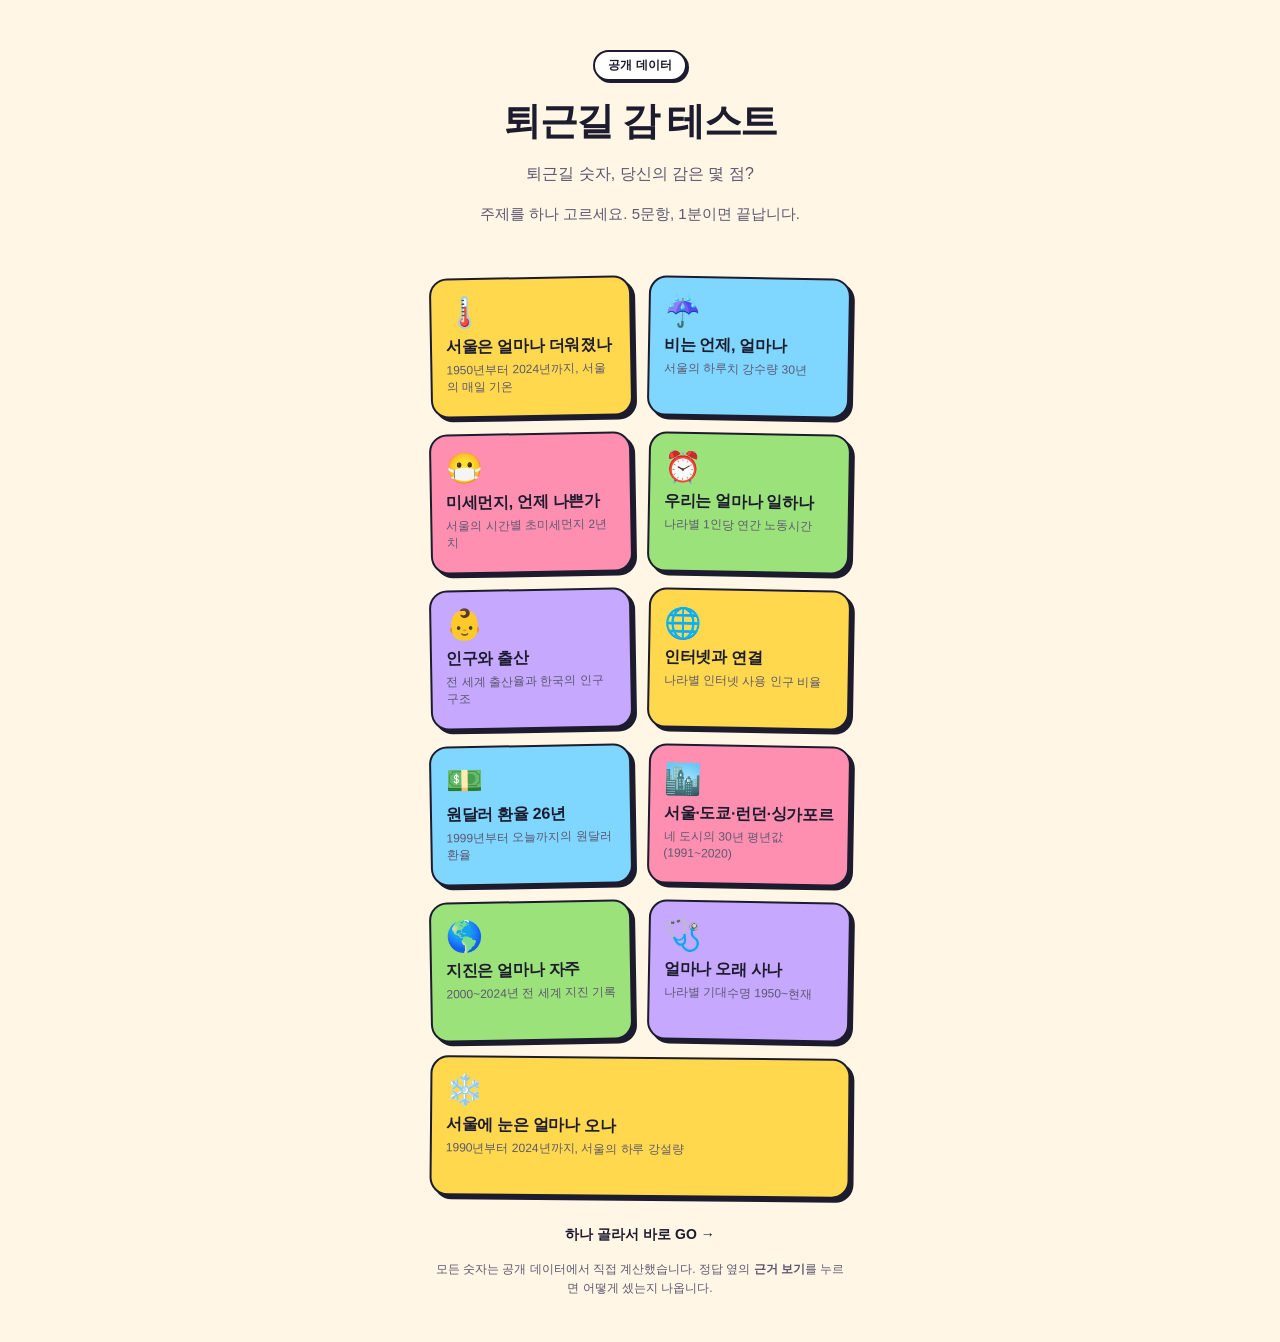
==== index.html @ d140d3e2 "Initial commit Co-authored-by: Copilot <223556219+Copilot@users.noreply.github.com>" ====
<!doctype html>
<html lang="ko">
<head>
<meta charset="utf-8">
<meta name="viewport" content="width=device-width, initial-scale=1, viewport-fit=cover">
<title>퇴근길 감 테스트 — 퇴근길 숫자, 당신의 감은 몇 점?</title>
<meta name="description" content="공개 데이터로 만든 추측 게임. 10개 주제, 주제당 5문항.">
<link rel="stylesheet" href="style.css">
</head>
<body>

<main id="app">

  <!-- 주제 고르기 ──────────────────────────────── -->
  <section id="view-home" class="view">
    <p id="shared-banner" class="banner" hidden></p>
    <div class="hero">
      <div class="badge-day">공개 데이터</div>
      <h1 id="title">퇴근길 감 테스트</h1>
      <p id="subtitle" class="muted"></p>
      <p class="lead">주제를 하나 고르세요. 5문항, 1분이면 끝납니다.</p>
    </div>
    <p id="progress-note" class="fineprint" style="text-align:left"></p>
    <div id="topic-grid" class="grid"></div>
    <p class="go">하나 골라서 바로 GO →</p>
    <p class="fineprint">모든 숫자는 공개 데이터에서 직접 계산했습니다.
      정답 옆의 <b>근거 보기</b>를 누르면 어떻게 셌는지 나옵니다.</p>
  </section>

  <!-- 문항 ───────────────────────────────────── -->
  <section id="view-quiz" class="view" hidden>
    <button id="btn-back" class="linkish">← 주제 고르기</button>
    <p id="topic-name" class="muted small"></p>
    <div class="progress"><div id="progress-bar"></div></div>
    <p id="q-count" class="muted small"></p>
    <h2 id="q-text"></h2>

    <div id="q-choice" class="choices" hidden></div>

    <div id="q-slider" hidden>
      <output id="slider-out" class="slider-out"></output>
      <input type="range" id="slider" aria-label="추측 값">
      <div class="slider-ends"><span id="slider-min"></span><span id="slider-max"></span></div>
    </div>

    <button id="btn-next" class="primary" disabled>다음</button>
  </section>

  <!-- 결과 ───────────────────────────────────── -->
  <section id="view-result" class="view" hidden>
    <p id="result-topic" class="muted small"></p>
    <div class="score-card">
      <div id="grade-emoji" class="grade-emoji"></div>
      <div id="score" class="score"></div>
      <div id="grade" class="grade"></div>
    </div>

    <div id="ai-comment" class="ai" hidden></div>

    <div id="cards"></div>

    <div id="caveat" class="caveat" hidden></div>
    <p id="source" class="fineprint"></p>

    <div class="actions">
      <button id="btn-share" class="primary">친구에게 보내기</button>
      <button id="btn-more" class="ghost">다른 주제 풀기</button>
    </div>
  </section>

</main>

<script src="app.js"></script>
</body>
</html>
---- style.css ----
/* 감 테스트 — 폰 세로 화면 기준.
   큰 화면에서는 가운데 한 칸으로만 넓어집니다. */

/* 색은 시안.png 에서 뽑았다. 크림 바탕 + 보랏빛 검정 + 파스텔 다섯 색 */
:root {
  --bg: #fff6e5;
  --card: #fff;
  --line: #1d1b2e;      /* 테두리 */
  --track: #efe2c8;     /* 진행 막대 · 슬라이더 · 그래프의 빈 칸 */
  --ink: #1d1b2e;
  --muted: #5d5870;
  --yellow: #ffd84d;
  --sky: #7fd6ff;
  --pink: #ff8fb1;
  --lime: #9be27a;
  --lav: #c6a8ff;
  /* 글씨로 쓰는 맞음 · 틀림 · 주의는 크림 위에서 읽히게 진하게 */
  --ok: #1a8f4c;
  --warn: #b26a00;
  --miss: #d6336c;
  --radius: 16px;
}

* { box-sizing: border-box; -webkit-tap-highlight-color: transparent; }

/* hidden 속성이 display 규칙에 지지 않게 한다.
   .choices { display: grid } 같은 규칙이 있으면 el.hidden = true 가 무시된다. */
[hidden] { display: none !important; }

html, body {
  margin: 0;
  background: var(--bg);
  color: var(--ink);
  font-family: -apple-system, BlinkMacSystemFont, "Apple SD Gothic Neo",
               Pretendard, "Malgun Gothic", sans-serif;
  font-size: 16px;
  line-height: 1.6;
  min-height: 100dvh;
}

#app {
  max-width: 460px;
  margin: 0 auto;
  padding: 24px 20px calc(32px + env(safe-area-inset-bottom));
}

.view { animation: in .25s ease; }
@keyframes in { from { opacity: 0; transform: translateY(6px) } to { opacity: 1 } }

h1 {
  font-size: clamp(30px, 9vw, 38px); font-weight: 900; line-height: 1.2;
  margin: 18px 0 6px; letter-spacing: -1.5px;
}
h2 { font-size: 21px; line-height: 1.4; margin: 6px 0 22px; letter-spacing: -.3px; }
.muted { color: var(--muted); }
.small { font-size: 13px; }
.lead { font-size: 15px; color: var(--muted); margin-top: 14px; }
.fineprint { font-size: 12px; color: var(--muted); text-align: center; margin-top: 14px; }

/* 시작 화면 */
.hero { padding: 26px 0 22px; text-align: center; }
.badge-day {
  display: inline-block; font-size: 12px; font-weight: 800;
  color: var(--ink); background: var(--card); border: 2px solid var(--line);
  border-radius: 999px; padding: 4px 13px; box-shadow: 2px 2px 0 var(--line);
}
.go { text-align: center; font-size: 14px; font-weight: 800; margin: 26px 0 0; }
.banner {
  background: var(--card); border: 1px solid var(--line); border-radius: var(--radius);
  padding: 13px 15px; font-size: 14px; margin: 0 0 8px;
}
.banner b { color: var(--ink); background: var(--yellow); padding: 0 3px; }

/* 버튼 */
button {
  font: inherit; font-weight: 700; border: 0; border-radius: 14px;
  width: 100%; padding: 17px; cursor: pointer;
}
.primary { background: var(--yellow); color: var(--ink); border: 2px solid var(--line); }
.primary:disabled {
  background: var(--track); color: var(--muted); border-color: var(--track); cursor: default;
}
.ghost { background: transparent; color: var(--muted); border: 1px solid var(--line); }
.actions { display: grid; gap: 10px; margin-top: 26px; }

/* 진행 */
.progress { height: 6px; background: var(--track); border-radius: 99px; overflow: hidden; }
#progress-bar {
  height: 100%; width: 0; background: var(--lav);
  transition: width .3s ease;
}
#q-count { margin: 12px 0 0; }

/* 택1 */
.choices { display: grid; gap: 10px; margin-bottom: 26px; }
.choice {
  background: var(--card); border: 1px solid var(--line); color: var(--ink);
  border-radius: 14px; padding: 16px; text-align: left; font-weight: 600;
  transition: transform .06s ease, border-color .15s ease;
}
.choice:active { transform: scale(.985); }
.choice[aria-pressed="true"] { border-color: var(--line); background: var(--lav); }

/* 슬라이더 */
.slider-out {
  display: block; text-align: center; font-size: 40px; font-weight: 800;
  letter-spacing: -1px; margin: 10px 0 18px;
  font-variant-numeric: tabular-nums;
}
input[type=range] {
  width: 100%; -webkit-appearance: none; appearance: none;
  background: transparent; margin: 0;
}
input[type=range]::-webkit-slider-runnable-track {
  height: 8px; border-radius: 99px; background: var(--track);
}
input[type=range]::-webkit-slider-thumb {
  -webkit-appearance: none; width: 34px; height: 34px; margin-top: -13px;
  border-radius: 50%; background: var(--yellow); border: 3px solid var(--line);
}
input[type=range]::-moz-range-track { height: 8px; border-radius: 99px; background: var(--track); }
input[type=range]::-moz-range-thumb {
  width: 28px; height: 28px; border-radius: 50%; background: var(--yellow);
  border: 3px solid var(--line);
}
.slider-ends {
  display: flex; justify-content: space-between;
  color: var(--muted); font-size: 12px; margin: 8px 0 28px;
}

/* 결과 — 점수 */
.score-card {
  background: var(--yellow); border: 2px solid var(--line);
  border-radius: 22px; padding: 28px 20px; text-align: center; margin-bottom: 16px;
}
.grade-emoji { font-size: 44px; line-height: 1; }
.score {
  font-size: 54px; font-weight: 800; letter-spacing: -2px; margin-top: 6px;
  font-variant-numeric: tabular-nums;
}
.score span { font-size: 22px; color: var(--muted); font-weight: 700; }
.grade { font-size: 19px; font-weight: 800; color: var(--ink); }

/* 결과 — 촌평 */
.ai {
  background: var(--lav);
  border: 1px solid var(--line); border-radius: var(--radius);
  padding: 16px 17px; font-size: 14.5px; margin-bottom: 16px;
}
.ai .tag { font-size: 11px; color: var(--muted); letter-spacing: 1px; }
.ai .nick { color: var(--ink); font-weight: 800; }

/* 결과 — 문항 카드 */
.card {
  background: var(--card); border: 1px solid var(--line);
  border-radius: var(--radius); padding: 18px 17px; margin-bottom: 12px;
}
.card h3 { font-size: 15px; margin: 0 0 4px; line-height: 1.45; }
.react { font-size: 13px; color: var(--muted); margin: 0 0 14px; }
.react.hit { color: var(--ok); }
.react.miss { color: var(--miss); }

.rows { display: grid; gap: 7px; margin-bottom: 12px; }
.row { display: grid; grid-template-columns: 52px 1fr 72px; align-items: center; gap: 8px; }
.row .k { font-size: 12px; color: var(--muted); }
.row .v {
  font-size: 13px; font-weight: 700; text-align: right;
  font-variant-numeric: tabular-nums;
}
.bar { height: 9px; background: var(--track); border-radius: 99px; overflow: hidden; }
.bar > i {
  display: block; height: 100%; width: 0; border-radius: 99px;
  transition: width .85s cubic-bezier(.22,1,.36,1);
}
.bar.mine > i  { background: var(--sky); }
.bar.real > i  { background: var(--lime); }

/* 택1 결과 */
.pills { display: flex; flex-wrap: wrap; gap: 6px; margin-bottom: 12px; }
.pill {
  font-size: 12.5px; padding: 6px 11px; border-radius: 99px;
  border: 1px solid var(--track); color: var(--muted);
}
.pill.real { border-color: var(--line); background: var(--lime); color: var(--ink); font-weight: 700; }
.pill.mine { border-color: var(--line); background: var(--pink); color: var(--ink); }
.pill.both { border-color: var(--line); background: var(--lime); color: var(--ink); font-weight: 700; }

/* 슬라이더 결과 — 손잡이가 정답으로 움직입니다 */
.track { position: relative; height: 34px; margin: 2px 0 12px; }
.track .line {
  position: absolute; top: 15px; left: 0; right: 0; height: 4px;
  background: var(--track); border-radius: 99px;
}
.track .ghost, .track .live {
  position: absolute; top: 8px; width: 18px; height: 18px; border-radius: 50%;
  transform: translateX(-9px);
}
.track .ghost { background: var(--sky); border: 2px solid var(--line); }
.track .live {
  background: var(--lime); border: 2px solid var(--line);
  transition: left 1s cubic-bezier(.22,1,.36,1);
}

/* 근거 · 해설 */
.why { font-size: 13.5px; color: var(--ink); opacity: .92; margin: 0 0 10px; }
details { border-top: 1px solid var(--track); padding-top: 10px; }
summary {
  font-size: 12.5px; color: var(--muted); cursor: pointer; list-style: none;
}
summary::-webkit-details-marker { display: none; }
summary::after { content: " ▾"; }
details[open] summary::after { content: " ▴"; }
.basis { font-size: 12.5px; color: var(--muted); margin: 9px 0 0; line-height: 1.7; }

@media (prefers-reduced-motion: reduce) {
  * { transition: none !important; animation: none !important; }
}

/* ── 주제 고르기 ──────────────────────────────── */
.grid { display: grid; grid-template-columns: repeat(2, 1fr); gap: 14px; margin: 6px 0 0; }
/* 카드 색은 다섯 가지를 차례로 돌린다. 기울기는 왼쪽 칸 -1도, 오른쪽 칸 +1도 */
.tcard {
  --tilt: -1deg;
  background: var(--yellow); border: 2.5px solid var(--line); color: var(--ink);
  border-radius: 18px; padding: 16px 14px; text-align: left;
  display: flex; flex-direction: column; gap: 4px; min-height: 140px;
  position: relative; transform: rotate(var(--tilt));
  box-shadow: 4px 4px 0 var(--line);
  transition: transform .08s ease, box-shadow .08s ease;
}
.tcard:nth-child(even) { --tilt: 1deg; }
.tcard:nth-child(5n+2) { background: var(--sky); }
.tcard:nth-child(5n+3) { background: var(--pink); }
.tcard:nth-child(5n+4) { background: var(--lime); }
.tcard:nth-child(5n+5) { background: var(--lav); }
/* 주제 수가 홀수면 마지막 카드는 한 줄을 다 쓴다 */
.tcard:last-child:nth-child(odd) { grid-column: 1 / -1; --tilt: .5deg; }
.tcard:active {
  transform: translate(3px, 3px) rotate(var(--tilt));
  box-shadow: 1px 1px 0 var(--line);
}
.temoji { font-size: 30px; line-height: 1.1; margin-bottom: 4px; }
.ttitle { font-size: 16px; font-weight: 900; line-height: 1.3; letter-spacing: -.3px; }
.tblurb { font-size: 12px; color: var(--muted); line-height: 1.45; font-weight: 500; }
.tscore {
  position: absolute; top: 12px; right: 12px; font-size: 11px; font-weight: 800;
  color: var(--ink); background: var(--card); border: 2px solid var(--line);
  border-radius: 999px; padding: 1px 8px;
}

.linkish {
  width: auto; background: none; color: var(--muted); border: 0;
  padding: 0 0 12px; font-size: 13px; font-weight: 500; text-align: left;
}

/* ── 이 데이터의 한계 ─────────────────────────── */
.caveat {
  border: 1.5px dashed var(--warn); border-radius: 14px; background: var(--card);
  padding: 14px 16px; font-size: 12.5px; color: var(--muted);
  line-height: 1.65; margin: 4px 0 10px;
}
.caveat b { color: var(--warn); }
#source a { color: var(--muted); }

@media (min-width: 420px) { .grid { gap: 16px; } }
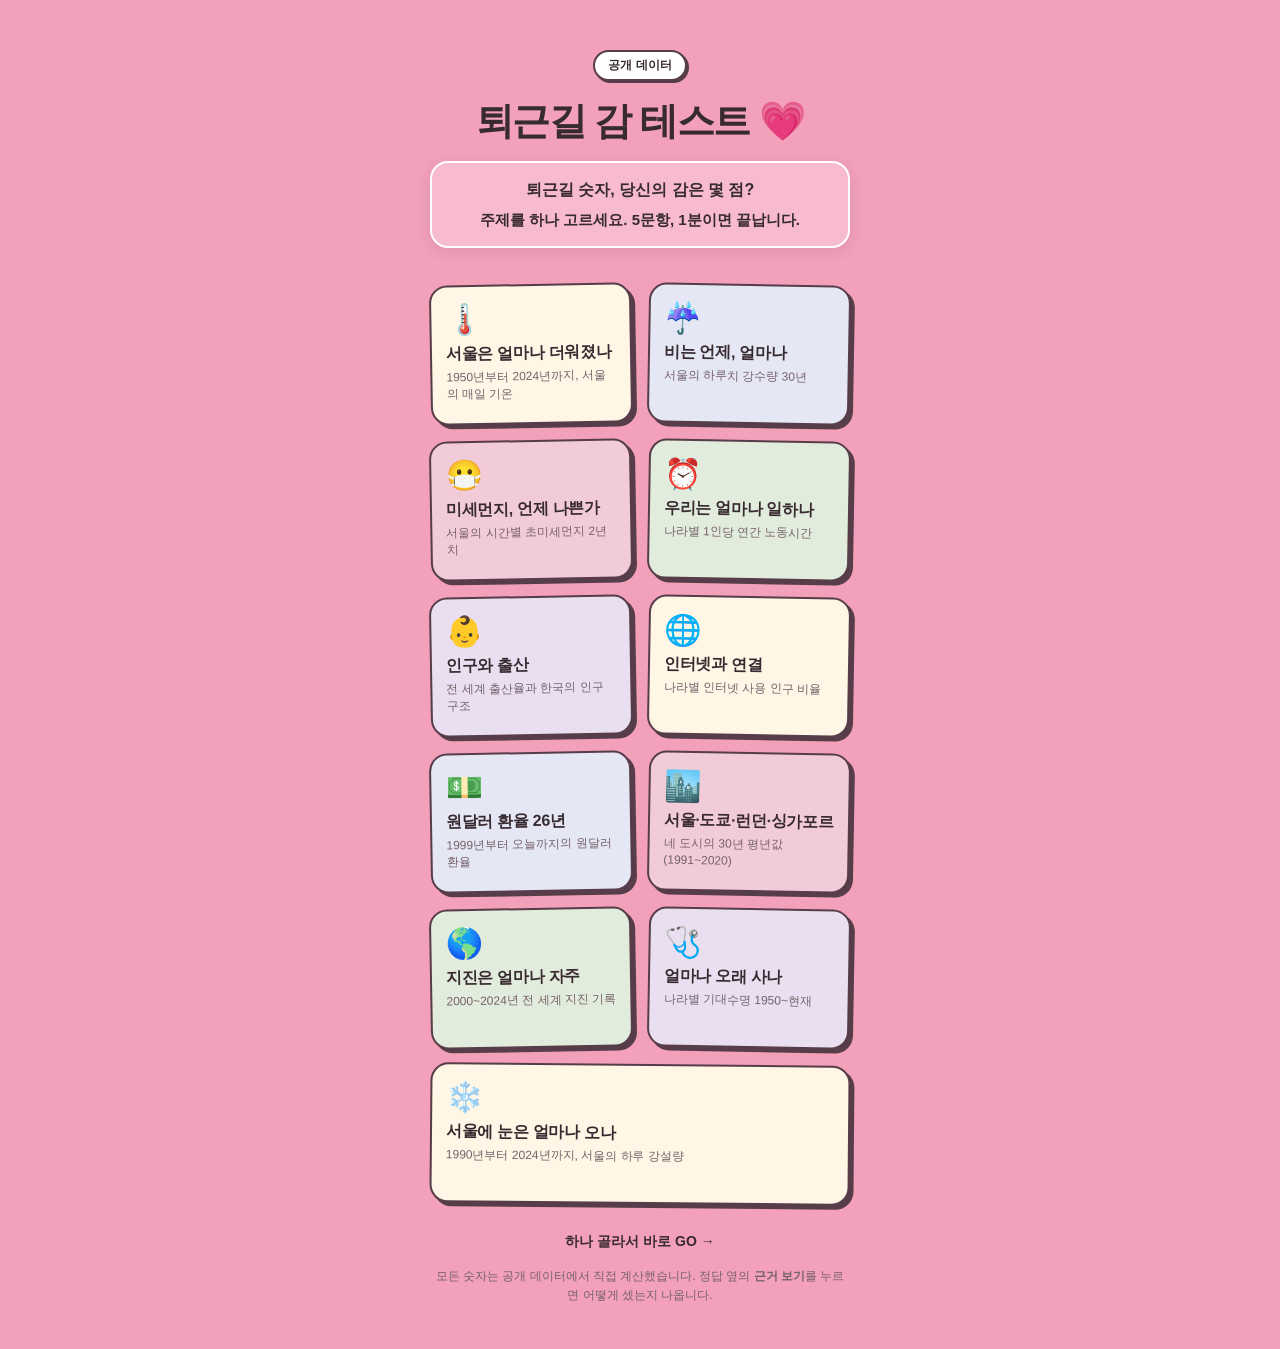
==== commit ee42f0ea: "Update pink theme and homepage callout Co-authored-by: Copilot <223556219+Copilot@users.noreply.gith" ====
--- a/index.html
+++ b/index.html
@@ -17,8 +17,10 @@
     <div class="hero">
       <div class="badge-day">공개 데이터</div>
       <h1 id="title">퇴근길 감 테스트</h1>
-      <p id="subtitle" class="muted"></p>
-      <p class="lead">주제를 하나 고르세요. 5문항, 1분이면 끝납니다.</p>
+      <div class="hero-copy">
+        <p id="subtitle"></p>
+        <p class="lead">주제를 하나 고르세요. 5문항, 1분이면 끝납니다.</p>
+      </div>
     </div>
     <p id="progress-note" class="fineprint" style="text-align:left"></p>
     <div id="topic-grid" class="grid"></div>
--- a/style.css
+++ b/style.css
@@ -1,23 +1,23 @@
 /* 감 테스트 — 폰 세로 화면 기준.
    큰 화면에서는 가운데 한 칸으로만 넓어집니다. */
 
-/* 색은 시안.png 에서 뽑았다. 크림 바탕 + 보랏빛 검정 + 파스텔 다섯 색 */
+/* 연핑크 바탕 + 짙은 자주빛 글씨 + 부드러운 파스텔 */
 :root {
-  --bg: #fff6e5;
+  --bg: #f3a0ba;
   --card: #fff;
-  --line: #1d1b2e;      /* 테두리 */
-  --track: #efe2c8;     /* 진행 막대 · 슬라이더 · 그래프의 빈 칸 */
-  --ink: #1d1b2e;
-  --muted: #5d5870;
-  --yellow: #ffd84d;
-  --sky: #7fd6ff;
-  --pink: #ff8fb1;
-  --lime: #9be27a;
-  --lav: #c6a8ff;
-  /* 글씨로 쓰는 맞음 · 틀림 · 주의는 크림 위에서 읽히게 진하게 */
-  --ok: #1a8f4c;
-  --warn: #b26a00;
-  --miss: #d6336c;
+  --line: #573d49;      /* 테두리 */
+  --track: #f0dce2;     /* 진행 막대 · 슬라이더 · 그래프의 빈 칸 */
+  --ink: #382a31;
+  --muted: #75616a;
+  --yellow: #fff6e5;    /* 상아색 */
+  --sky: #e5e7f5;
+  --pink: #f2cbd8;
+  --lime: #e2ecdc;
+  --lav: #eadff0;
+  /* 글씨로 쓰는 맞음 · 틀림 · 주의는 밝은 배경에서도 읽히게 진하게 */
+  --ok: #28734e;
+  --warn: #875a16;
+  --miss: #a83e63;
   --radius: 16px;
 }
 
@@ -59,6 +59,18 @@
 
 /* 시작 화면 */
 .hero { padding: 26px 0 22px; text-align: center; }
+.hero-copy {
+  margin-top: 16px; padding: 14px 16px;
+  border: 2px solid #fff; border-radius: 18px;
+  background: rgba(255, 255, 255, .28);
+  box-shadow: 0 4px 14px rgba(56, 42, 49, .1);
+}
+.hero-copy #subtitle {
+  margin: 0; color: var(--ink); font-size: 16px; font-weight: 800;
+}
+.hero-copy .lead {
+  margin: 6px 0 0; color: var(--ink); font-weight: 700;
+}
 .badge-day {
   display: inline-block; font-size: 12px; font-weight: 800;
   color: var(--ink); background: var(--card); border: 2px solid var(--line);
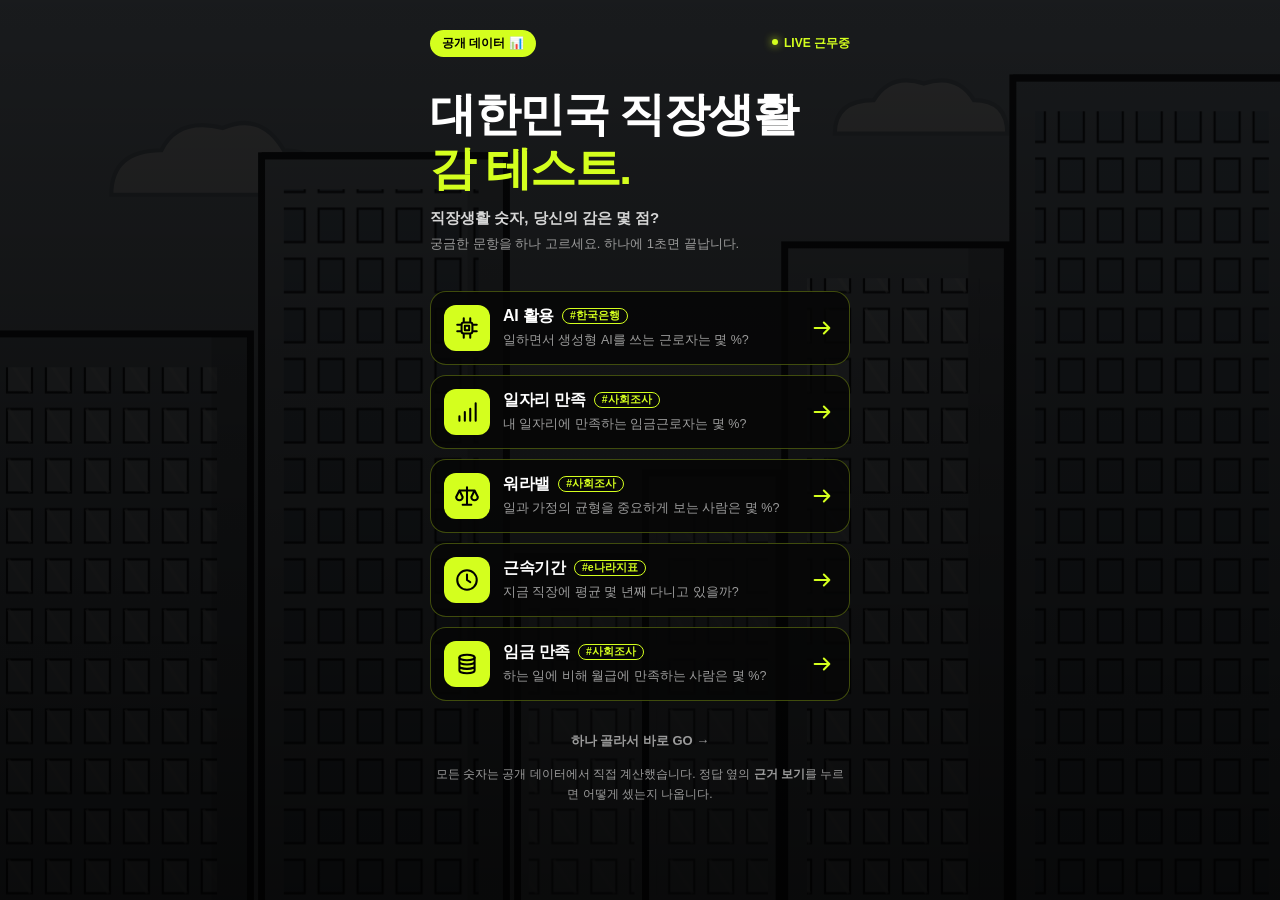
==== commit 20d5ffcd: "첫 화면을 일과 만족 다섯 문항 카드로 바꾸고 형광 연두×블랙 웹툰 배경으로 새로 꾸밈: 내 토요일 주제만 보이고 문항을 하나씩 바로 풀 수 있게 하기 위해 Co-Authored-" ====
--- a/index.html
+++ b/index.html
@@ -3,9 +3,10 @@
 <head>
 <meta charset="utf-8">
 <meta name="viewport" content="width=device-width, initial-scale=1, viewport-fit=cover">
-<title>퇴근길 감 테스트 — 퇴근길 숫자, 당신의 감은 몇 점?</title>
-<meta name="description" content="공개 데이터로 만든 추측 게임. 10개 주제, 주제당 5문항.">
-<link rel="stylesheet" href="style.css">
+<title>대한민국 직장생활 감 테스트 — 직장생활 숫자, 당신의 감은 몇 점?</title>
+<meta name="description" content="공식 통계와 공개 데이터로 만든 직장생활 숫자 맞히기. 5문항.">
+<!-- ?v= 를 바꾸면 브라우저가 기억해 둔 옛 파일 대신 새 파일을 받는다 -->
+<link rel="stylesheet" href="style.css?v=8">
 </head>
 <body>
 
@@ -15,11 +16,14 @@
   <section id="view-home" class="view">
     <p id="shared-banner" class="banner" hidden></p>
     <div class="hero">
-      <div class="badge-day">공개 데이터</div>
-      <h1 id="title">퇴근길 감 테스트</h1>
+      <div class="topbar">
+        <span class="badge-day">공개 데이터 📊</span>
+        <span class="level">LIVE 근무중</span>
+      </div>
+      <h1 id="title">대한민국 직장생활 감 테스트</h1>
       <div class="hero-copy">
         <p id="subtitle"></p>
-        <p class="lead">주제를 하나 고르세요. 5문항, 1분이면 끝납니다.</p>
+        <p class="lead">궁금한 문항을 하나 고르세요. 하나에 1초면 끝납니다.</p>
       </div>
     </div>
     <p id="progress-note" class="fineprint" style="text-align:left"></p>
@@ -31,7 +35,7 @@
 
   <!-- 문항 ───────────────────────────────────── -->
   <section id="view-quiz" class="view" hidden>
-    <button id="btn-back" class="linkish">← 주제 고르기</button>
+    <button id="btn-back" class="linkish">← 문항 고르기</button>
     <p id="topic-name" class="muted small"></p>
     <div class="progress"><div id="progress-bar"></div></div>
     <p id="q-count" class="muted small"></p>
@@ -66,12 +70,12 @@
 
     <div class="actions">
       <button id="btn-share" class="primary">친구에게 보내기</button>
-      <button id="btn-more" class="ghost">다른 주제 풀기</button>
+      <button id="btn-more" class="ghost">다른 문항 풀기</button>
     </div>
   </section>
 
 </main>
 
-<script src="app.js"></script>
+<script src="app.js?v=8"></script>
 </body>
 </html>
--- a/style.css
+++ b/style.css
@@ -1,23 +1,25 @@
 /* 감 테스트 — 폰 세로 화면 기준.
    큰 화면에서는 가운데 한 칸으로만 넓어집니다. */
 
-/* 연핑크 바탕 + 짙은 자주빛 글씨 + 부드러운 파스텔 */
+/* 형광 연두 × 블랙 — 새카만 바탕, 포인트는 전부 형광 연두 하나 */
 :root {
-  --bg: #f3a0ba;
-  --card: #fff;
-  --line: #573d49;      /* 테두리 */
-  --track: #f0dce2;     /* 진행 막대 · 슬라이더 · 그래프의 빈 칸 */
-  --ink: #382a31;
-  --muted: #75616a;
-  --yellow: #fff6e5;    /* 상아색 */
-  --sky: #e5e7f5;
-  --pink: #f2cbd8;
-  --lime: #e2ecdc;
-  --lav: #eadff0;
-  /* 글씨로 쓰는 맞음 · 틀림 · 주의는 밝은 배경에서도 읽히게 진하게 */
-  --ok: #28734e;
-  --warn: #875a16;
-  --miss: #a83e63;
+  --bg: #000;
+  --card: #0b0b0b;
+  --glass: rgba(6, 6, 6, .86);      /* 웹툰 배경이 아주 살짝 비치는 카드 */
+  --glass-line: rgba(212, 255, 30, .28);   /* 연두빛 가는 테두리 */
+  --line: #262626;      /* 테두리 */
+  --track: #2b2b2b;     /* 진행 막대 · 슬라이더 · 그래프의 빈 칸 */
+  --ink: #ffffff;
+  --muted: #9b9b9b;
+  --lime: #d4ff1e;      /* 형광 연두 — 배지 · 제목 둘째 줄 · 아이콘 · 화살표 · 정답 */
+  --lime-ink: #000;     /* 연두 위의 글씨 */
+  --purple: #8a8a8a;    /* 보조색 — 내 추측 (연두와 겹치지 않게 회색) */
+  --purple-soft: #161616;
+  --purple-ink: #e9e9e9;
+  /* 글씨로 쓰는 맞음 · 틀림 · 주의는 어두운 배경에서도 읽히게 밝게 */
+  --ok: #8ee6ad;
+  --warn: #f3b65b;
+  --miss: #ff93ae;
   --radius: 16px;
 }
 
@@ -27,9 +29,10 @@
    .choices { display: grid } 같은 규칙이 있으면 el.hidden = true 가 무시된다. */
 [hidden] { display: none !important; }
 
-html, body {
+html { background: var(--bg); }
+body {
   margin: 0;
-  background: var(--bg);
+  background: transparent;     /* 아래 ::before 그림이 비쳐야 한다 */
   color: var(--ink);
   font-family: -apple-system, BlinkMacSystemFont, "Apple SD Gothic Neo",
                Pretendard, "Malgun Gothic", sans-serif;
@@ -37,6 +40,24 @@
   line-height: 1.6;
   min-height: 100dvh;
 }
+/* 출근길 웹툰 배경(bg-city.svg)을 검정으로 거의 덮어 은은한 무늬로만 남긴다.
+   화면에 붙어 있고 글씨만 위로 흐른다 */
+body::before {
+  content: ""; position: fixed; inset: 0; z-index: -1;
+  background:
+    linear-gradient(180deg, rgba(0, 0, 0, .86) 0, rgba(0, 0, 0, .9) 40%,
+                    rgba(0, 0, 0, .95) 100%),
+    url("bg-city.svg?v=1") center top / cover no-repeat,
+    #c9d1d9;
+}
+/* 문항 · 결과 화면에서는 글씨가 많으니 그림을 거의 가린다 */
+body[data-view="quiz"]::before,
+body[data-view="result"]::before {
+  background:
+    linear-gradient(rgba(0, 0, 0, .93), rgba(0, 0, 0, .96)),
+    url("bg-city.svg?v=1") center top / cover no-repeat,
+    var(--bg);
+}
 
 #app {
   max-width: 460px;
@@ -48,8 +69,8 @@
 @keyframes in { from { opacity: 0; transform: translateY(6px) } to { opacity: 1 } }
 
 h1 {
-  font-size: clamp(30px, 9vw, 38px); font-weight: 900; line-height: 1.2;
-  margin: 18px 0 6px; letter-spacing: -1.5px;
+  font-size: clamp(34px, 10vw, 44px); font-weight: 900; line-height: 1.18;
+  margin: 26px 0 10px; letter-spacing: -1.5px;
 }
 h2 { font-size: 21px; line-height: 1.4; margin: 6px 0 22px; letter-spacing: -.3px; }
 .muted { color: var(--muted); }
@@ -58,39 +79,41 @@
 .fineprint { font-size: 12px; color: var(--muted); text-align: center; margin-top: 14px; }
 
 /* 시작 화면 */
-.hero { padding: 26px 0 22px; text-align: center; }
-.hero-copy {
-  margin-top: 16px; padding: 14px 16px;
-  border: 2px solid #fff; border-radius: 18px;
-  background: rgba(255, 255, 255, .28);
-  box-shadow: 0 4px 14px rgba(56, 42, 49, .1);
-}
-.hero-copy #subtitle {
-  margin: 0; color: var(--ink); font-size: 16px; font-weight: 800;
-}
-.hero-copy .lead {
-  margin: 6px 0 0; color: var(--ink); font-weight: 700;
-}
+.hero { padding: 6px 0 22px; text-align: left; }
+.topbar { display: flex; justify-content: space-between; align-items: center; }
+.level { font-size: 12px; font-weight: 900; color: var(--lime); }
+.level::before {
+  content: ""; display: inline-block; width: 6px; height: 6px; border-radius: 50%;
+  background: var(--lime); margin-right: 6px; vertical-align: 2px;
+  box-shadow: 0 0 8px var(--lime); animation: blink 1.6s ease-in-out infinite;
+}
+@keyframes blink { 50% { opacity: .35 } }
+/* 첫 줄은 흰색, 둘째 줄은 형광 연두 + 끝에 연두 점 (줄 나눔은 app.js) */
+#title { margin-top: 30px; color: #fff; font-size: clamp(36px, 11vw, 46px); }
+#title .hl, #title .dot { color: var(--lime); }
+.hero-copy { margin-top: 6px; }
+.hero-copy #subtitle { margin: 0; color: #d6d6d6; font-size: 15px; font-weight: 700; }
+.hero-copy .lead { margin: 4px 0 0; font-size: 13px; color: var(--muted); }
 .badge-day {
-  display: inline-block; font-size: 12px; font-weight: 800;
-  color: var(--ink); background: var(--card); border: 2px solid var(--line);
-  border-radius: 999px; padding: 4px 13px; box-shadow: 2px 2px 0 var(--line);
-}
-.go { text-align: center; font-size: 14px; font-weight: 800; margin: 26px 0 0; }
+  display: inline-block; font-size: 12px; font-weight: 900;
+  color: var(--lime-ink); background: var(--lime);
+  border-radius: 999px; padding: 4px 12px;
+}
+.go { text-align: center; font-size: 13px; font-weight: 700; color: var(--muted); margin: 30px 0 0; }
 .banner {
   background: var(--card); border: 1px solid var(--line); border-radius: var(--radius);
   padding: 13px 15px; font-size: 14px; margin: 0 0 8px;
 }
-.banner b { color: var(--ink); background: var(--yellow); padding: 0 3px; }
+.banner b { color: var(--lime); }
 
 /* 버튼 */
 button {
   font: inherit; font-weight: 700; border: 0; border-radius: 14px;
-  width: 100%; padding: 17px; cursor: pointer;
-}
-.primary { background: var(--yellow); color: var(--ink); border: 2px solid var(--line); }
+  width: 100%; padding: 17px; cursor: pointer; color: var(--ink);
+}
+.primary { background: var(--lime); color: var(--lime-ink); font-weight: 900; }
 .primary:disabled {
-  background: var(--track); color: var(--muted); border-color: var(--track); cursor: default;
+  background: var(--track); color: var(--muted); cursor: default;
 }
 .ghost { background: transparent; color: var(--muted); border: 1px solid var(--line); }
 .actions { display: grid; gap: 10px; margin-top: 26px; }
@@ -98,7 +121,7 @@
 /* 진행 */
 .progress { height: 6px; background: var(--track); border-radius: 99px; overflow: hidden; }
 #progress-bar {
-  height: 100%; width: 0; background: var(--lav);
+  height: 100%; width: 0; background: var(--purple);
   transition: width .3s ease;
 }
 #q-count { margin: 12px 0 0; }
@@ -111,7 +134,7 @@
   transition: transform .06s ease, border-color .15s ease;
 }
 .choice:active { transform: scale(.985); }
-.choice[aria-pressed="true"] { border-color: var(--line); background: var(--lav); }
+.choice[aria-pressed="true"] { border-color: var(--purple); background: var(--purple-soft); }
 
 /* 슬라이더 */
 .slider-out {
@@ -128,12 +151,12 @@
 }
 input[type=range]::-webkit-slider-thumb {
   -webkit-appearance: none; width: 34px; height: 34px; margin-top: -13px;
-  border-radius: 50%; background: var(--yellow); border: 3px solid var(--line);
+  border-radius: 50%; background: var(--lime); border: 4px solid var(--bg);
 }
 input[type=range]::-moz-range-track { height: 8px; border-radius: 99px; background: var(--track); }
 input[type=range]::-moz-range-thumb {
-  width: 28px; height: 28px; border-radius: 50%; background: var(--yellow);
-  border: 3px solid var(--line);
+  width: 28px; height: 28px; border-radius: 50%; background: var(--lime);
+  border: 4px solid var(--bg);
 }
 .slider-ends {
   display: flex; justify-content: space-between;
@@ -142,24 +165,28 @@
 
 /* 결과 — 점수 */
 .score-card {
-  background: var(--yellow); border: 2px solid var(--line);
+  background: var(--card); border: 1px solid var(--line);
   border-radius: 22px; padding: 28px 20px; text-align: center; margin-bottom: 16px;
 }
 .grade-emoji { font-size: 44px; line-height: 1; }
 .score {
-  font-size: 54px; font-weight: 800; letter-spacing: -2px; margin-top: 6px;
+  font-size: 54px; font-weight: 900; letter-spacing: -2px; margin-top: 6px;
   font-variant-numeric: tabular-nums;
 }
 .score span { font-size: 22px; color: var(--muted); font-weight: 700; }
-.grade { font-size: 19px; font-weight: 800; color: var(--ink); }
+.grade {
+  display: inline-block; font-size: 15px; font-weight: 800;
+  color: var(--lime); border: 1px solid var(--lime);
+  border-radius: 999px; padding: 2px 12px; margin-top: 6px;
+}
 
 /* 결과 — 촌평 */
 .ai {
-  background: var(--lav);
-  border: 1px solid var(--line); border-radius: var(--radius);
+  background: var(--card);
+  border: 1px solid var(--glass-line); border-radius: var(--radius);
   padding: 16px 17px; font-size: 14.5px; margin-bottom: 16px;
 }
-.ai .tag { font-size: 11px; color: var(--muted); letter-spacing: 1px; }
+.ai .tag { font-size: 11px; color: var(--purple-ink); letter-spacing: 1px; }
 .ai .nick { color: var(--ink); font-weight: 800; }
 
 /* 결과 — 문항 카드 */
@@ -184,7 +211,7 @@
   display: block; height: 100%; width: 0; border-radius: 99px;
   transition: width .85s cubic-bezier(.22,1,.36,1);
 }
-.bar.mine > i  { background: var(--sky); }
+.bar.mine > i  { background: var(--purple); }
 .bar.real > i  { background: var(--lime); }
 
 /* 택1 결과 */
@@ -193,9 +220,9 @@
   font-size: 12.5px; padding: 6px 11px; border-radius: 99px;
   border: 1px solid var(--track); color: var(--muted);
 }
-.pill.real { border-color: var(--line); background: var(--lime); color: var(--ink); font-weight: 700; }
-.pill.mine { border-color: var(--line); background: var(--pink); color: var(--ink); }
-.pill.both { border-color: var(--line); background: var(--lime); color: var(--ink); font-weight: 700; }
+.pill.real { border-color: var(--lime); background: var(--lime); color: var(--lime-ink); font-weight: 800; }
+.pill.mine { border-color: var(--purple); background: var(--purple-soft); color: var(--purple-ink); }
+.pill.both { border-color: var(--lime); background: var(--lime); color: var(--lime-ink); font-weight: 800; }
 
 /* 슬라이더 결과 — 손잡이가 정답으로 움직입니다 */
 .track { position: relative; height: 34px; margin: 2px 0 12px; }
@@ -207,15 +234,15 @@
   position: absolute; top: 8px; width: 18px; height: 18px; border-radius: 50%;
   transform: translateX(-9px);
 }
-.track .ghost { background: var(--sky); border: 2px solid var(--line); }
+.track .ghost { background: var(--purple); border: 2px solid var(--bg); }
 .track .live {
-  background: var(--lime); border: 2px solid var(--line);
+  background: var(--lime); border: 2px solid var(--bg);
   transition: left 1s cubic-bezier(.22,1,.36,1);
 }
 
 /* 근거 · 해설 */
 .why { font-size: 13.5px; color: var(--ink); opacity: .92; margin: 0 0 10px; }
-details { border-top: 1px solid var(--track); padding-top: 10px; }
+details { border-top: 1px solid var(--line); padding-top: 10px; }
 summary {
   font-size: 12.5px; color: var(--muted); cursor: pointer; list-style: none;
 }
@@ -229,36 +256,46 @@
 }
 
 /* ── 주제 고르기 ──────────────────────────────── */
-.grid { display: grid; grid-template-columns: repeat(2, 1fr); gap: 14px; margin: 6px 0 0; }
-/* 카드 색은 다섯 가지를 차례로 돌린다. 기울기는 왼쪽 칸 -1도, 오른쪽 칸 +1도 */
+/* 한 줄에 하나 — 검은 카드에 연두빛 가는 테두리, 왼쪽 연두 네모 아이콘,
+   제목 옆 연두 테두리 #태그, 오른쪽 연두 → */
+.grid { display: grid; grid-template-columns: 1fr; gap: 10px; margin: 6px 0 0; }
 .tcard {
-  --tilt: -1deg;
-  background: var(--yellow); border: 2.5px solid var(--line); color: var(--ink);
-  border-radius: 18px; padding: 16px 14px; text-align: left;
-  display: flex; flex-direction: column; gap: 4px; min-height: 140px;
-  position: relative; transform: rotate(var(--tilt));
-  box-shadow: 4px 4px 0 var(--line);
-  transition: transform .08s ease, box-shadow .08s ease;
-}
-.tcard:nth-child(even) { --tilt: 1deg; }
-.tcard:nth-child(5n+2) { background: var(--sky); }
-.tcard:nth-child(5n+3) { background: var(--pink); }
-.tcard:nth-child(5n+4) { background: var(--lime); }
-.tcard:nth-child(5n+5) { background: var(--lav); }
-/* 주제 수가 홀수면 마지막 카드는 한 줄을 다 쓴다 */
-.tcard:last-child:nth-child(odd) { grid-column: 1 / -1; --tilt: .5deg; }
+  background: var(--glass); border: 1px solid var(--glass-line); color: var(--ink);
+  border-radius: 16px; padding: 13px 16px 13px 13px; text-align: left;
+  display: grid; grid-template-columns: 46px 1fr 22px; column-gap: 13px; align-items: center;
+  position: relative;
+  transition: transform .08s ease, border-color .15s ease, box-shadow .15s ease;
+}
+.tcard:hover { border-color: rgba(212, 255, 30, .6); }
 .tcard:active {
-  transform: translate(3px, 3px) rotate(var(--tilt));
-  box-shadow: 1px 1px 0 var(--line);
-}
-.temoji { font-size: 30px; line-height: 1.1; margin-bottom: 4px; }
+  transform: scale(.985); border-color: var(--lime);
+  box-shadow: 0 0 0 1px var(--lime), 0 0 18px rgba(212, 255, 30, .25);
+}
+.temoji {
+  grid-row: 1 / 3; width: 46px; height: 46px; border-radius: 12px;
+  background: var(--lime); color: var(--lime-ink);
+  display: grid; place-items: center; font-size: 24px; line-height: 1;
+}
+.temoji svg { width: 26px; height: 26px; stroke-width: 1.9; }
+.tgo { grid-row: 1 / 3; grid-column: 3; color: var(--lime); display: grid; }
+.tgo svg { width: 22px; height: 22px; stroke-width: 2.2; }
 .ttitle { font-size: 16px; font-weight: 900; line-height: 1.3; letter-spacing: -.3px; }
-.tblurb { font-size: 12px; color: var(--muted); line-height: 1.45; font-weight: 500; }
+.tblurb { font-size: 12.5px; color: var(--muted); line-height: 1.45; font-weight: 500; }
+.ttag {
+  display: inline-block; vertical-align: 2px; margin-left: 4px;
+  font-size: 10.5px; font-weight: 800; letter-spacing: 0;
+  color: var(--lime); border: 1px solid var(--lime);
+  border-radius: 999px; padding: 0 7px;
+}
+/* 푼 문항의 점수는 #태그 옆에 꽉 찬 연두 알약으로 */
 .tscore {
-  position: absolute; top: 12px; right: 12px; font-size: 11px; font-weight: 800;
-  color: var(--ink); background: var(--card); border: 2px solid var(--line);
+  display: inline-block; vertical-align: 2px; margin-left: 2px;
+  font-size: 10.5px; font-weight: 900; letter-spacing: 0;
+  color: var(--lime-ink); background: var(--lime);
   border-radius: 999px; padding: 1px 8px;
 }
+/* 주제가 여럿일 때(예전 주제 카드)는 점수를 오른쪽 위에 */
+.tcard > .tscore { position: absolute; top: 12px; right: 12px; }
 
 .linkish {
   width: auto; background: none; color: var(--muted); border: 0;
@@ -274,4 +311,5 @@
 .caveat b { color: var(--warn); }
 #source a { color: var(--muted); }
 
-@media (min-width: 420px) { .grid { gap: 16px; } }
+/* 첫 화면 맨 아래 한 줄은 회색으로 조용히 */
+#view-home .go { color: var(--muted); font-weight: 800; }
